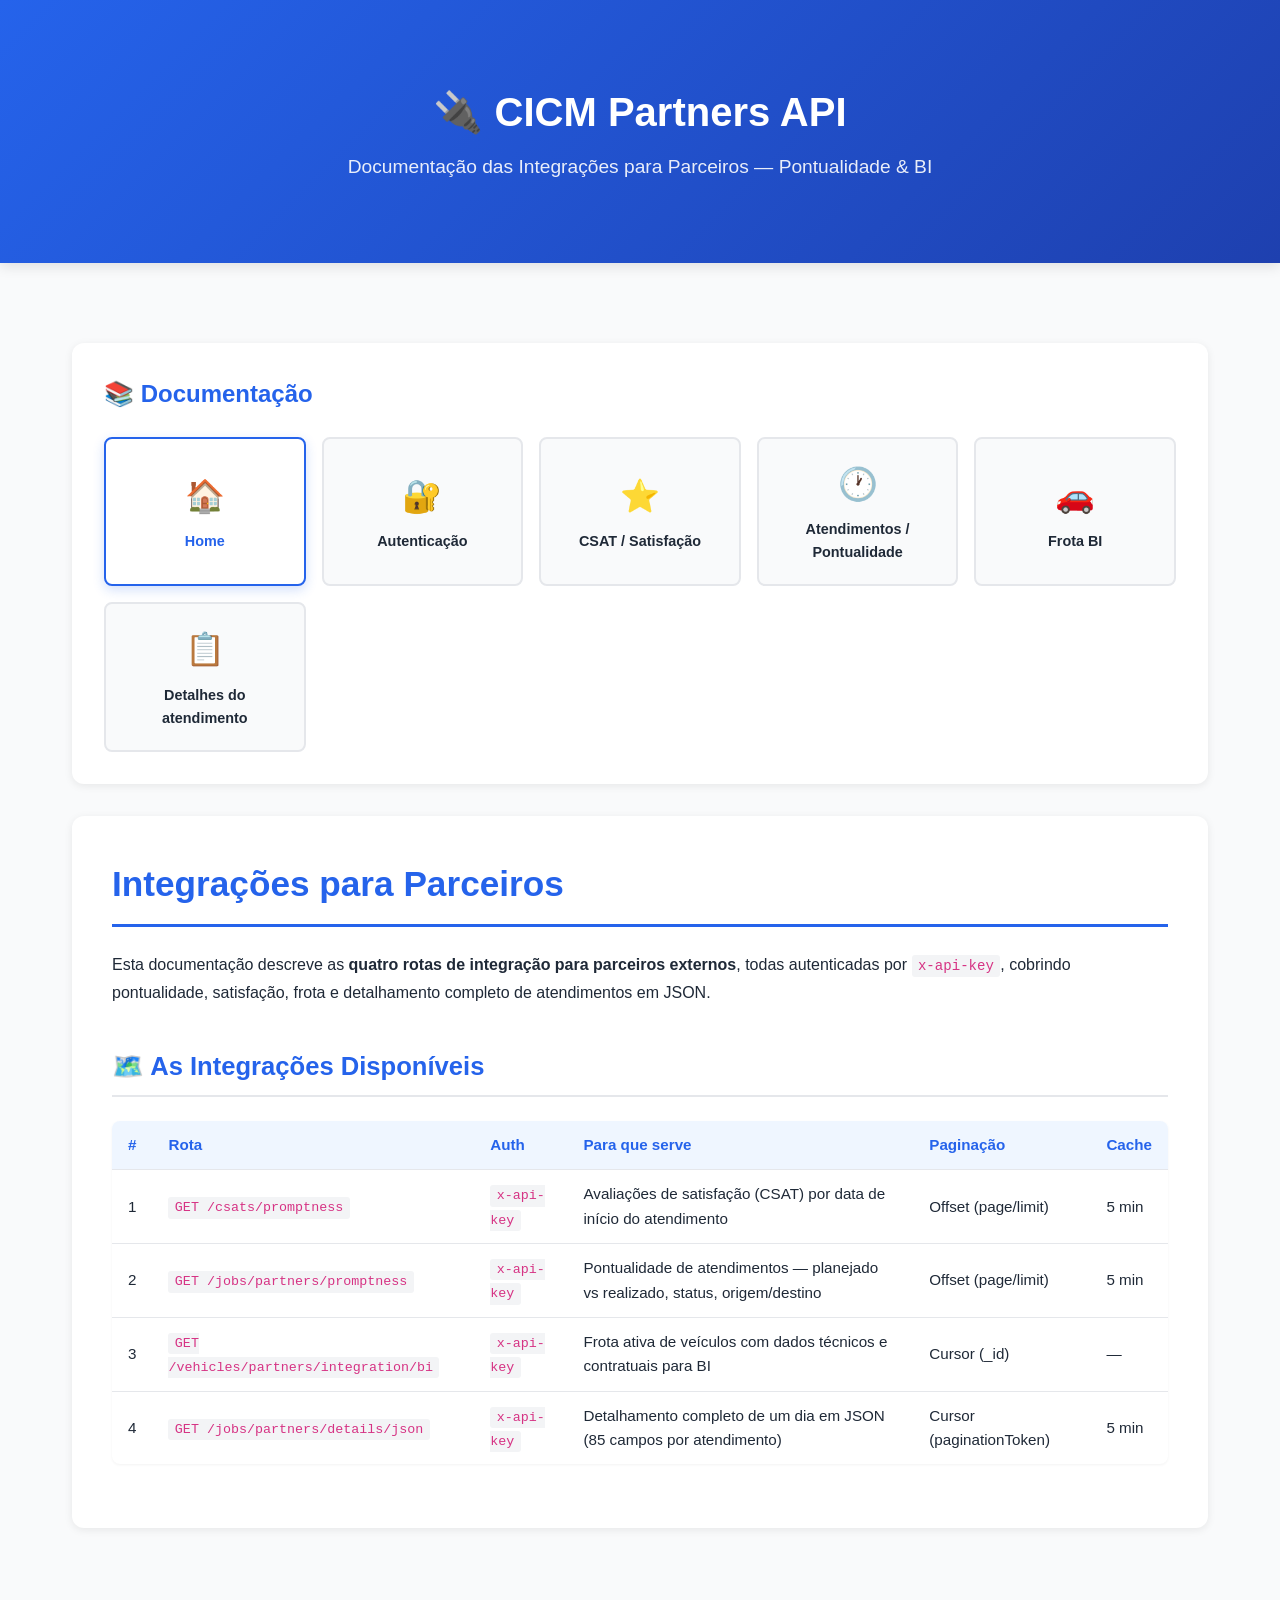
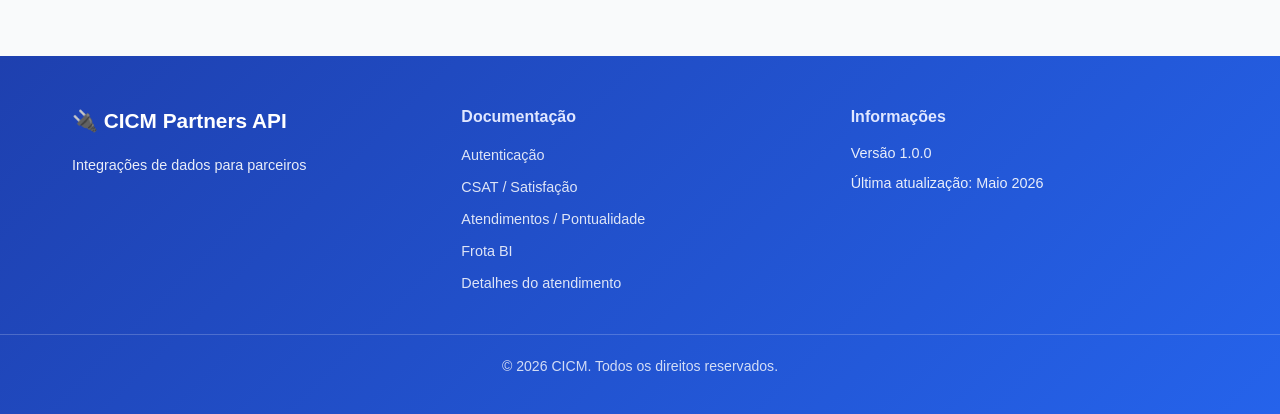
==== index.html @ 9d398055 "initial commit" ====
<!DOCTYPE html>
<html lang="pt-BR">

<head>
    <meta charset="UTF-8">
    <meta name="viewport" content="width=device-width, initial-scale=1.0">
    <title>Home | CICM Partners API — Documentação</title>
    <link rel="stylesheet" href="assets/css/style.css">
</head>

<body>
    <header>
        <div class="container">
            <h1>🔌 CICM Partners API</h1>
            <p>Documentação das Integrações para Parceiros — Pontualidade &amp; BI</p>
        </div>
    </header>

    <div class="container">
        <div class="nav">
            <h2>📚 Documentação</h2>
            <div class="nav-grid">
                <a href="index.html" class="nav-card">
                    <span class="nav-icon">🏠</span>
                    <span class="nav-title">Home</span>
                </a>
                <a href="docs/autenticacao.html" class="nav-card">
                    <span class="nav-icon">🔐</span>
                    <span class="nav-title">Autenticação</span>
                </a>
                <a href="docs/csat-promptness.html" class="nav-card">
                    <span class="nav-icon">⭐</span>
                    <span class="nav-title">CSAT / Satisfação</span>
                </a>
                <a href="docs/jobs-promptness.html" class="nav-card">
                    <span class="nav-icon">🕐</span>
                    <span class="nav-title">Atendimentos / Pontualidade</span>
                </a>
                <a href="docs/vehicles-bi.html" class="nav-card">
                    <span class="nav-icon">🚗</span>
                    <span class="nav-title">Frota BI</span>
                </a>
                <a href="docs/jobs-details-json.html" class="nav-card">
                    <span class="nav-icon">📋</span>
                    <span class="nav-title">Detalhes do atendimento</span>
                </a>
            </div>
        </div>

        <main class="content">
            <h1>Integrações para Parceiros</h1>

            <p>
                Esta documentação descreve as <strong>quatro rotas de integração para parceiros externos</strong>,
                todas autenticadas por <code>x-api-key</code>, cobrindo pontualidade, satisfação, frota e
                detalhamento completo de atendimentos em JSON.
            </p>

            <h2>🗺️ As Integrações Disponíveis</h2>

            <table>
                <thead>
                    <tr>
                        <th>#</th>
                        <th>Rota</th>
                        <th>Auth</th>
                        <th>Para que serve</th>
                        <th>Paginação</th>
                        <th>Cache</th>
                    </tr>
                </thead>
                <tbody>
                    <tr>
                        <td>1</td>
                        <td><a href="docs/csat-promptness.html"><code>GET /csats/promptness</code></a></td>
                        <td><code>x-api-key</code></td>
                        <td>Avaliações de satisfação (CSAT) por data de início do atendimento</td>
                        <td>Offset (page/limit)</td>
                        <td>5 min</td>
                    </tr>
                    <tr>
                        <td>2</td>
                        <td><a href="docs/jobs-promptness.html"><code>GET /jobs/partners/promptness</code></a></td>
                        <td><code>x-api-key</code></td>
                        <td>Pontualidade de atendimentos — planejado vs realizado, status, origem/destino</td>
                        <td>Offset (page/limit)</td>
                        <td>5 min</td>
                    </tr>
                    <tr>
                        <td>3</td>
                        <td><a href="docs/vehicles-bi.html"><code>GET /vehicles/partners/integration/bi</code></a></td>
                        <td><code>x-api-key</code></td>
                        <td>Frota ativa de veículos com dados técnicos e contratuais para BI</td>
                        <td>Cursor (_id)</td>
                        <td>—</td>
                    </tr>
                    <tr>
                        <td>4</td>
                        <td><a href="docs/jobs-details-json.html"><code>GET /jobs/partners/details/json</code></a></td>
                        <td><code>x-api-key</code></td>
                        <td>Detalhamento completo de um dia em JSON (85 campos por atendimento)</td>
                        <td>Cursor (paginationToken)</td>
                        <td>5 min</td>
                    </tr>
                </tbody>
            </table>
        </main>
    </div>

    <footer>
        <div class="footer-content">
            <div class="footer-section">
                <h3>🔌 CICM Partners API</h3>
                <p>Integrações de dados para parceiros</p>
            </div>
            <div class="footer-section">
                <h4>Documentação</h4>
                <ul>
                    <li><a href="docs/autenticacao.html">Autenticação</a></li>
                    <li><a href="docs/csat-promptness.html">CSAT / Satisfação</a></li>
                    <li><a href="docs/jobs-promptness.html">Atendimentos / Pontualidade</a></li>
                    <li><a href="docs/vehicles-bi.html">Frota BI</a></li>
                    <li><a href="docs/jobs-details-json.html">Detalhes do atendimento</a></li>
                </ul>
            </div>
            <div class="footer-section">
                <h4>Informações</h4>
                <p>Versão 1.0.0</p>
                <p>Última atualização: Maio 2026</p>
            </div>
        </div>
        <div class="footer-bottom">
            <p>© 2026 CICM. Todos os direitos reservados.</p>
        </div>
    </footer>

    <button class="scroll-to-top" id="scrollToTop" aria-label="Voltar ao topo">↑</button>
    <script src="assets/js/main.js"></script>
</body>

</html>
---- assets/css/style.css ----
:root {
    --primary-color: #2563eb;
    --secondary-color: #1e40af;
    --accent-color: #10b981;
    --text-color: #1f2937;
    --bg-color: #f9fafb;
    --border-color: #e5e7eb;
}

* {
    margin: 0;
    padding: 0;
    box-sizing: border-box;
}

body {
    font-family: -apple-system, BlinkMacSystemFont, 'Segoe UI', Roboto, 'Helvetica Neue', Arial, sans-serif;
    line-height: 1.6;
    color: var(--text-color);
    background-color: var(--bg-color);
    scroll-behavior: smooth;
}

.container {
    max-width: 1200px;
    margin: 0 auto;
    padding: 2rem;
}

/* Breadcrumb */
.breadcrumb {
    background: white;
    padding: 0.75rem 1.5rem;
    border-radius: 8px;
    margin-bottom: 1.5rem;
    box-shadow: 0 1px 3px rgba(0, 0, 0, 0.05);
    font-size: 0.9rem;
}

.breadcrumb a {
    color: var(--primary-color);
    text-decoration: none;
    transition: opacity 0.2s;
}

.breadcrumb a:hover {
    opacity: 0.7;
}

.breadcrumb .separator {
    margin: 0 0.5rem;
    color: #9ca3af;
}

.breadcrumb .current {
    color: var(--text-color);
    font-weight: 500;
}

/* Header */
header {
    background: linear-gradient(135deg, var(--primary-color), var(--secondary-color));
    color: white;
    padding: 3rem 0;
    text-align: center;
    margin-bottom: 3rem;
    box-shadow: 0 4px 12px rgba(0, 0, 0, 0.1);
}

header h1 {
    font-size: 2.5rem;
    margin-bottom: 0.5rem;
    animation: fadeInDown 0.6s ease-out;
}

header p {
    font-size: 1.2rem;
    opacity: 0.9;
    animation: fadeInUp 0.6s ease-out;
}

@keyframes fadeInDown {
    from { opacity: 0; transform: translateY(-20px); }
    to { opacity: 1; transform: translateY(0); }
}

@keyframes fadeInUp {
    from { opacity: 0; transform: translateY(20px); }
    to { opacity: 0.9; transform: translateY(0); }
}

/* Navigation */
.nav {
    background: white;
    border-radius: 12px;
    padding: 2rem;
    margin-bottom: 2rem;
    box-shadow: 0 2px 8px rgba(0, 0, 0, 0.08);
}

.nav h2 {
    color: var(--primary-color);
    margin-bottom: 1.5rem;
    font-size: 1.5rem;
}

.nav-grid {
    display: grid;
    grid-template-columns: repeat(auto-fit, minmax(180px, 1fr));
    gap: 1rem;
}

.nav-card {
    display: flex;
    flex-direction: column;
    align-items: center;
    justify-content: center;
    padding: 1.25rem;
    background: var(--bg-color);
    border: 2px solid var(--border-color);
    border-radius: 8px;
    text-decoration: none;
    color: var(--text-color);
    transition: all 0.3s ease;
    min-height: 110px;
    text-align: center;
}

.nav-card:hover {
    transform: translateY(-4px);
    box-shadow: 0 4px 12px rgba(37, 99, 235, 0.15);
    border-color: var(--primary-color);
    background: white;
}

.nav-card.active {
    background: white;
    border-color: var(--primary-color);
    box-shadow: 0 4px 12px rgba(37, 99, 235, 0.2);
}

.nav-card.active .nav-title {
    color: var(--primary-color);
    font-weight: 700;
}

.nav-icon {
    font-size: 2rem;
    margin-bottom: 0.5rem;
    display: block;
}

.nav-title {
    font-size: 0.9rem;
    font-weight: 600;
    color: var(--text-color);
}

.nav-card:hover .nav-title {
    color: var(--primary-color);
}

/* Content */
.content {
    background: white;
    border-radius: 12px;
    padding: 2.5rem;
    margin-bottom: 2rem;
    box-shadow: 0 2px 8px rgba(0, 0, 0, 0.08);
    animation: fadeIn 0.5s ease-out;
}

@keyframes fadeIn {
    from { opacity: 0; transform: translateY(10px); }
    to { opacity: 1; transform: translateY(0); }
}

.content h1 {
    color: var(--primary-color);
    margin-bottom: 1.5rem;
    padding-bottom: 0.75rem;
    border-bottom: 3px solid var(--primary-color);
    font-size: 2.2rem;
}

.content h2 {
    color: var(--primary-color);
    margin-top: 2.5rem;
    margin-bottom: 1rem;
    padding-bottom: 0.5rem;
    border-bottom: 2px solid var(--border-color);
    font-size: 1.6rem;
}

.content h3 {
    color: var(--secondary-color);
    margin-top: 1.75rem;
    margin-bottom: 0.75rem;
    font-size: 1.3rem;
}

.content h4 {
    color: var(--text-color);
    margin-top: 1.25rem;
    margin-bottom: 0.5rem;
    font-size: 1.1rem;
}

.content p {
    margin-bottom: 1rem;
    line-height: 1.7;
}

.content ul, .content ol {
    margin-left: 2rem;
    margin-bottom: 1rem;
}

.content li {
    margin: 0.4rem 0;
}

.content blockquote {
    background: #eff6ff;
    border-left: 4px solid var(--primary-color);
    padding: 1rem 1.25rem;
    margin: 1.25rem 0;
    border-radius: 4px;
    color: #374151;
}

.content blockquote p {
    margin-bottom: 0;
}

.content table {
    width: 100%;
    border-collapse: collapse;
    margin: 1.5rem 0;
    background: white;
    box-shadow: 0 1px 3px rgba(0, 0, 0, 0.05);
    border-radius: 8px;
    overflow: hidden;
}

.content th,
.content td {
    padding: 0.75rem 1rem;
    text-align: left;
    border-bottom: 1px solid var(--border-color);
    font-size: 0.95rem;
}

.content th {
    background: #eff6ff;
    color: var(--primary-color);
    font-weight: 600;
}

.content tr:hover {
    background: #f8faff;
    transition: background 0.2s;
}

.content tbody tr:last-child td {
    border-bottom: none;
}

.content a {
    color: var(--primary-color);
    text-decoration: none;
    border-bottom: 1px solid transparent;
    transition: border-color 0.2s;
}

.content a:hover {
    border-bottom-color: var(--primary-color);
}

.content hr {
    border: none;
    border-top: 2px solid var(--border-color);
    margin: 2rem 0;
}

/* Inline code */
.content code {
    background: #f3f4f6;
    padding: 0.2rem 0.4rem;
    border-radius: 3px;
    font-family: 'Courier New', Courier, monospace;
    font-size: 0.88em;
    color: #d63384;
}

/* Code blocks */
.content pre {
    background: #1e293b;
    color: #e2e8f0;
    padding: 1.25rem;
    border-radius: 8px;
    overflow-x: auto;
    margin: 1.25rem 0;
    position: relative;
}

.content pre code {
    background: transparent;
    color: inherit;
    padding: 0;
    font-size: 0.88rem;
    line-height: 1.6;
    display: block;
}

/* Endpoint display */
.endpoint {
    background: #f0f9ff;
    padding: 1rem 1.5rem;
    border-radius: 8px;
    margin: 1.5rem 0;
    font-family: 'Courier New', Courier, monospace;
    border-left: 4px solid var(--primary-color);
    display: flex;
    align-items: center;
    gap: 0.75rem;
    box-shadow: 0 2px 4px rgba(0, 0, 0, 0.05);
    flex-wrap: wrap;
}

/* HTTP method badges */
.method {
    display: inline-block;
    padding: 0.3rem 0.8rem;
    border-radius: 4px;
    font-weight: 700;
    font-size: 0.85rem;
    font-family: 'Courier New', Courier, monospace;
    letter-spacing: 0.05em;
}

.method.get    { background: #3b82f6; color: white; }
.method.post   { background: #10b981; color: white; }
.method.put    { background: #f59e0b; color: white; }
.method.patch  { background: #8b5cf6; color: white; }
.method.delete { background: #ef4444; color: white; }

/* Status code badges */
.status {
    display: inline-block;
    padding: 0.15rem 0.5rem;
    border-radius: 4px;
    font-weight: 700;
    font-size: 0.85rem;
    margin-right: 0.4rem;
}

.status.s200 { background: #d1fae5; color: #065f46; }
.status.s400 { background: #fee2e2; color: #7f1d1d; }
.status.s401 { background: #fef3c7; color: #78350f; }
.status.s500 { background: #fce7f3; color: #831843; }

/* Info cards */
.info-card {
    background: #eff6ff;
    border: 1px solid #bfdbfe;
    border-radius: 8px;
    padding: 1.25rem 1.5rem;
    margin: 1.25rem 0;
}

.info-card.warning {
    background: #fffbeb;
    border-color: #fde68a;
}

.info-card.danger {
    background: #fef2f2;
    border-color: #fecaca;
}

.info-card.success {
    background: #f0fdf4;
    border-color: #bbf7d0;
}

.info-card p {
    margin-bottom: 0;
}

/* Feature grid */
.features {
    display: grid;
    grid-template-columns: repeat(auto-fit, minmax(280px, 1fr));
    gap: 1.5rem;
    margin: 2rem 0;
}

.feature-card {
    background: white;
    border: 1px solid var(--border-color);
    border-radius: 10px;
    padding: 1.5rem;
    text-align: center;
    transition: transform 0.2s, box-shadow 0.2s;
}

.feature-card:hover {
    transform: translateY(-4px);
    box-shadow: 0 6px 16px rgba(0, 0, 0, 0.1);
}

.feature-card .emoji {
    font-size: 2.5rem;
    margin-bottom: 0.75rem;
    display: block;
}

.feature-card h3 {
    color: var(--primary-color);
    margin-bottom: 0.5rem;
    margin-top: 0;
}

/* Summary table on home */
.summary-table-wrap {
    background: white;
    border-radius: 12px;
    padding: 2rem;
    margin-bottom: 2rem;
    box-shadow: 0 2px 8px rgba(0, 0, 0, 0.08);
}

.summary-table-wrap h2 {
    color: var(--primary-color);
    margin-bottom: 1.25rem;
    font-size: 1.4rem;
}

/* Page nav */
.page-nav {
    display: flex;
    justify-content: space-between;
    margin-top: 3rem;
    padding-top: 2rem;
    border-top: 2px solid var(--border-color);
    gap: 1rem;
    flex-wrap: wrap;
}

.page-nav a {
    padding: 0.75rem 1.5rem;
    background: var(--primary-color);
    color: white;
    border-radius: 6px;
    text-decoration: none;
    transition: background 0.2s;
    border-bottom: none;
}

.page-nav a:hover {
    background: var(--secondary-color);
    border-bottom: none;
}

/* Scroll to top */
.scroll-to-top {
    position: fixed;
    bottom: 2rem;
    right: 2rem;
    width: 46px;
    height: 46px;
    background: var(--primary-color);
    color: white;
    border: none;
    border-radius: 50%;
    font-size: 1.2rem;
    cursor: pointer;
    opacity: 0;
    transition: opacity 0.3s, background 0.2s;
    box-shadow: 0 4px 12px rgba(37, 99, 235, 0.35);
    z-index: 100;
}

.scroll-to-top.visible {
    opacity: 1;
}

.scroll-to-top:hover {
    background: var(--secondary-color);
}

/* Footer */
footer {
    background: linear-gradient(135deg, #1e40af, #2563eb);
    color: white;
    padding: 3rem 0 1rem;
    margin-top: 4rem;
}

.footer-content {
    max-width: 1200px;
    margin: 0 auto;
    padding: 0 2rem 2rem;
    display: grid;
    grid-template-columns: repeat(auto-fit, minmax(220px, 1fr));
    gap: 2rem;
}

.footer-section h3 { margin-bottom: 1rem; font-size: 1.3rem; }
.footer-section h4 { margin-bottom: 0.75rem; font-size: 1rem; color: #e0e7ff; }
.footer-section p  { margin-bottom: 0.4rem; opacity: 0.9; font-size: 0.9rem; }
.footer-section ul { list-style: none; padding: 0; }
.footer-section ul li { margin: 0.4rem 0; }
.footer-section ul li a {
    color: white;
    text-decoration: none;
    opacity: 0.85;
    font-size: 0.9rem;
    transition: opacity 0.2s;
}
.footer-section ul li a:hover { opacity: 1; text-decoration: underline; }

.footer-bottom {
    text-align: center;
    padding: 1.25rem 2rem;
    border-top: 1px solid rgba(255, 255, 255, 0.2);
}

.footer-bottom p {
    margin: 0;
    opacity: 0.8;
    font-size: 0.88rem;
}

/* Responsive */
@media (max-width: 768px) {
    .container { padding: 1rem; }
    header { padding: 2rem 0; }
    header h1 { font-size: 1.8rem; }
    header p { font-size: 1rem; }

    .nav { padding: 1.25rem; }
    .nav-grid { grid-template-columns: repeat(auto-fit, minmax(130px, 1fr)); gap: 0.75rem; }
    .nav-card { padding: 1rem; min-height: 90px; }
    .nav-icon { font-size: 1.75rem; }
    .nav-title { font-size: 0.82rem; }

    .content { padding: 1.25rem; }
    .content h1 { font-size: 1.7rem; }
    .content h2 { font-size: 1.35rem; }
    .content h3 { font-size: 1.15rem; }
    .content pre { font-size: 0.8rem; }
    .content th, .content td { padding: 0.5rem 0.6rem; font-size: 0.85rem; }

    .endpoint { flex-direction: column; align-items: flex-start; }
    .page-nav { flex-direction: column; }
    .features { grid-template-columns: 1fr; }

    .scroll-to-top { width: 40px; height: 40px; bottom: 1rem; right: 1rem; }
    .footer-content { padding: 0 1rem 1.5rem; }
}

@media (max-width: 480px) {
    header h1 { font-size: 1.5rem; }
    .content h1 { font-size: 1.5rem; }
}

/* Dark mode */
@media (prefers-color-scheme: dark) {
    :root {
        --text-color: #e5e7eb;
        --bg-color: #111827;
        --border-color: #374151;
    }

    body { background-color: #0f172a; }

    .nav, .content, .breadcrumb, .summary-table-wrap {
        background: #1e293b;
        box-shadow: 0 2px 8px rgba(0, 0, 0, 0.3);
    }

    .nav-card { background: #0f172a; border-color: #374151; color: #e5e7eb; }
    .nav-card:hover { background: #1e293b; border-color: var(--primary-color); }
    .nav-title { color: #e5e7eb; }

    .content table { background: #1e293b; }
    .content th { background: #0f172a; }
    .content tr:hover { background: #0f172a; }
    .content pre { background: #0f172a; border: 1px solid #374151; }
    .content code { background: #374151; color: #f472b6; }

    .content blockquote { background: #1e3a5f; color: #93c5fd; }
    .info-card { background: #1e3a5f; border-color: #3b5998; }

    .endpoint { background: #0f172a; border-color: var(--primary-color); }
    .feature-card { background: #1e293b; border-color: #374151; }
}
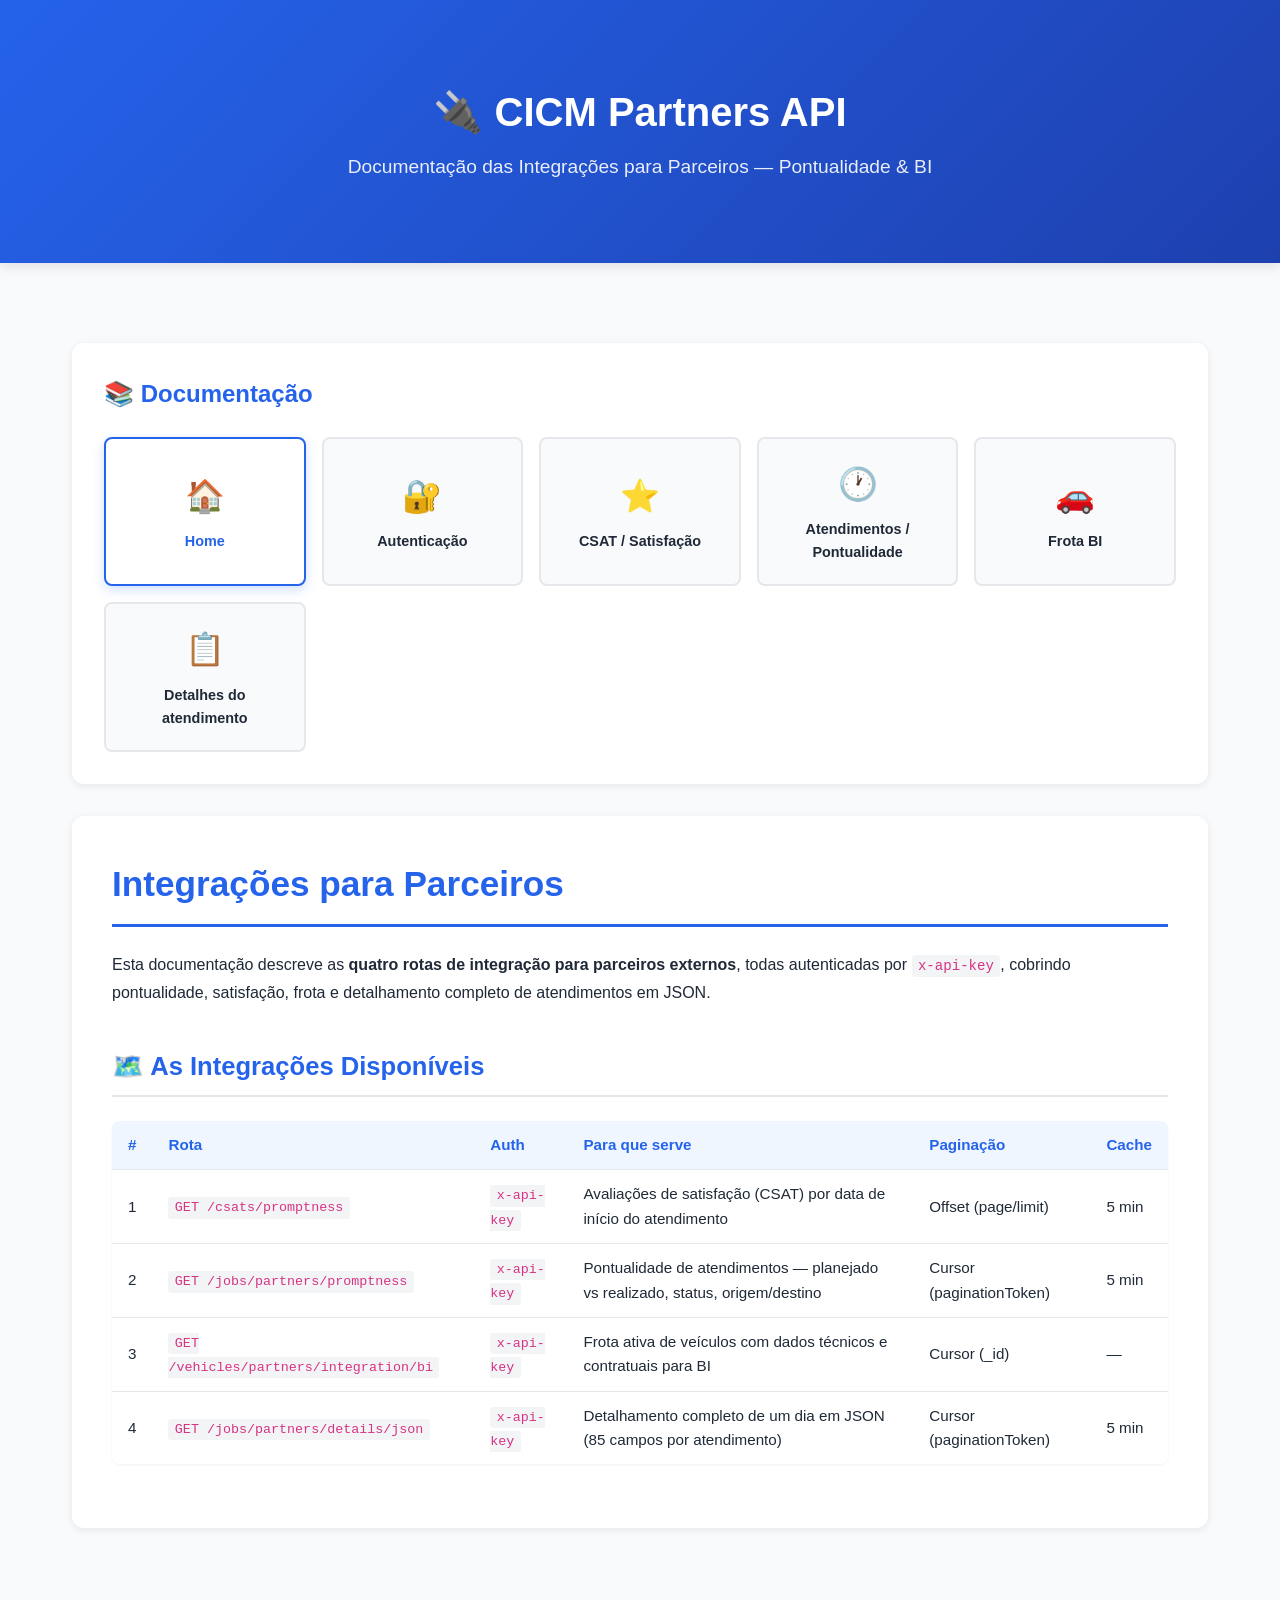
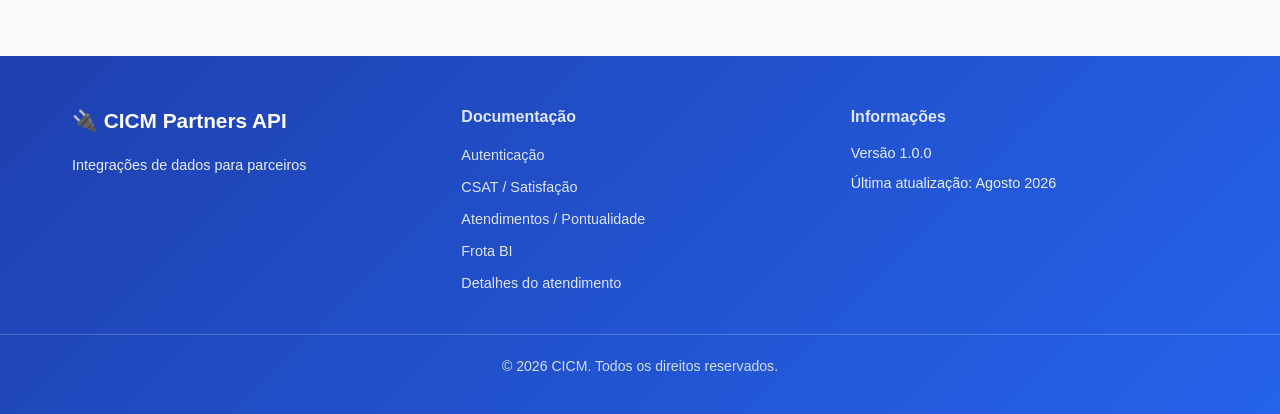
==== commit 0c503efe: "master -feat: update after cicm-4502" ====
--- a/index.html
+++ b/index.html
@@ -83,7 +83,7 @@
                         <td><a href="docs/jobs-promptness.html"><code>GET /jobs/partners/promptness</code></a></td>
                         <td><code>x-api-key</code></td>
                         <td>Pontualidade de atendimentos — planejado vs realizado, status, origem/destino</td>
-                        <td>Offset (page/limit)</td>
+                        <td>Cursor (paginationToken)</td>
                         <td>5 min</td>
                     </tr>
                     <tr>
@@ -126,7 +126,7 @@
             <div class="footer-section">
                 <h4>Informações</h4>
                 <p>Versão 1.0.0</p>
-                <p>Última atualização: Maio 2026</p>
+                <p>Última atualização: Agosto 2026</p>
             </div>
         </div>
         <div class="footer-bottom">
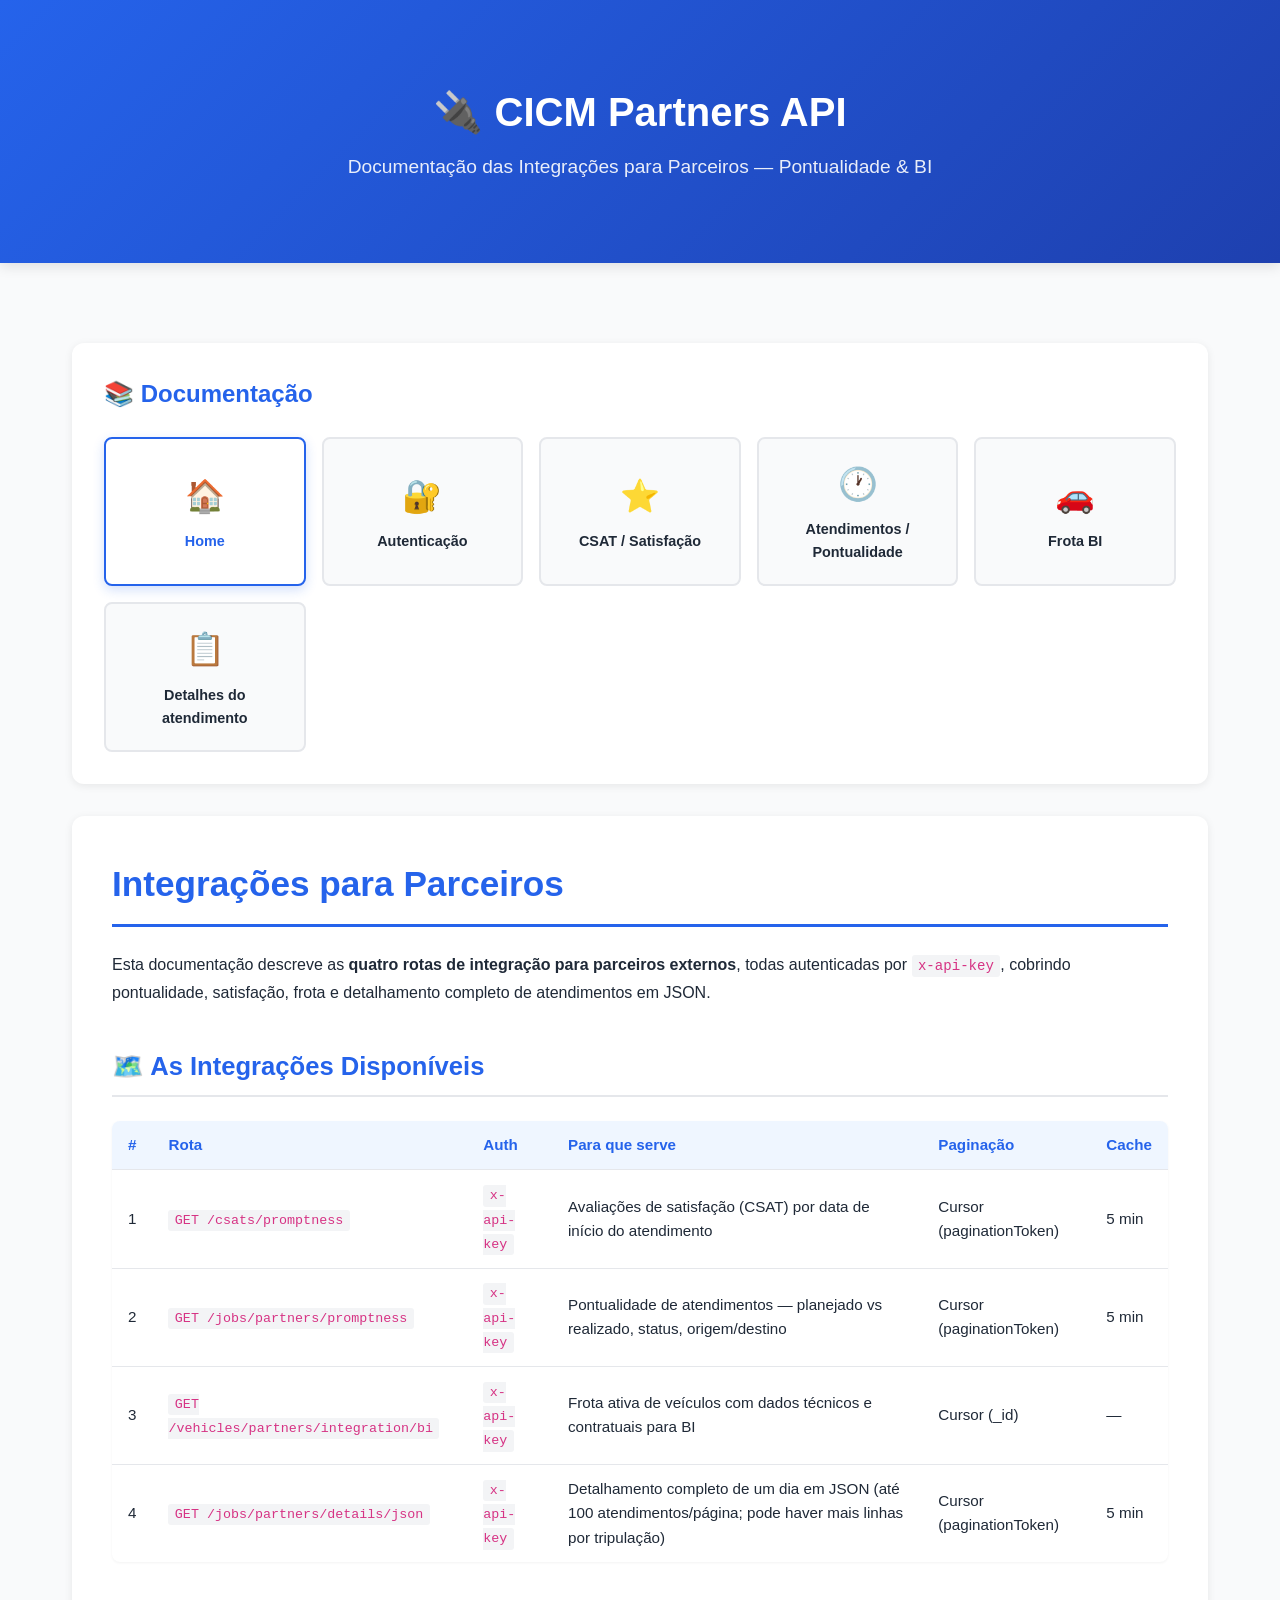
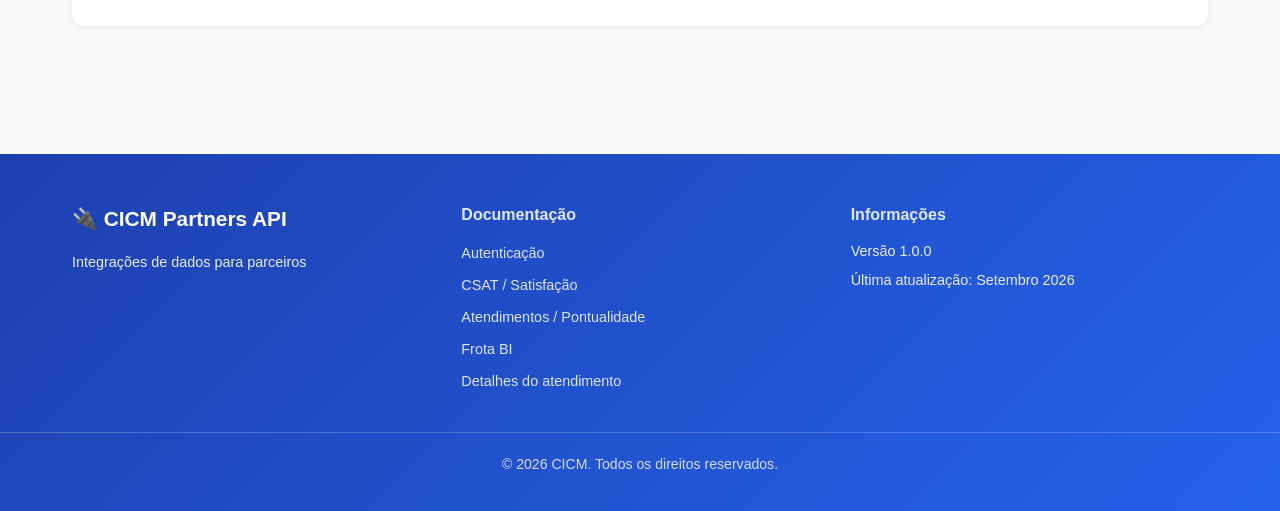
==== commit cfc863fd: "master -feat: recent updates in job details and csat promptness" ====
--- a/index.html
+++ b/index.html
@@ -75,7 +75,7 @@
                         <td><a href="docs/csat-promptness.html"><code>GET /csats/promptness</code></a></td>
                         <td><code>x-api-key</code></td>
                         <td>Avaliações de satisfação (CSAT) por data de início do atendimento</td>
-                        <td>Offset (page/limit)</td>
+                        <td>Cursor (paginationToken)</td>
                         <td>5 min</td>
                     </tr>
                     <tr>
@@ -98,7 +98,7 @@
                         <td>4</td>
                         <td><a href="docs/jobs-details-json.html"><code>GET /jobs/partners/details/json</code></a></td>
                         <td><code>x-api-key</code></td>
-                        <td>Detalhamento completo de um dia em JSON (85 campos por atendimento)</td>
+                        <td>Detalhamento completo de um dia em JSON (até 100 atendimentos/página; pode haver mais linhas por tripulação)</td>
                         <td>Cursor (paginationToken)</td>
                         <td>5 min</td>
                     </tr>
@@ -126,7 +126,7 @@
             <div class="footer-section">
                 <h4>Informações</h4>
                 <p>Versão 1.0.0</p>
-                <p>Última atualização: Agosto 2026</p>
+                <p>Última atualização: Setembro 2026</p>
             </div>
         </div>
         <div class="footer-bottom">
